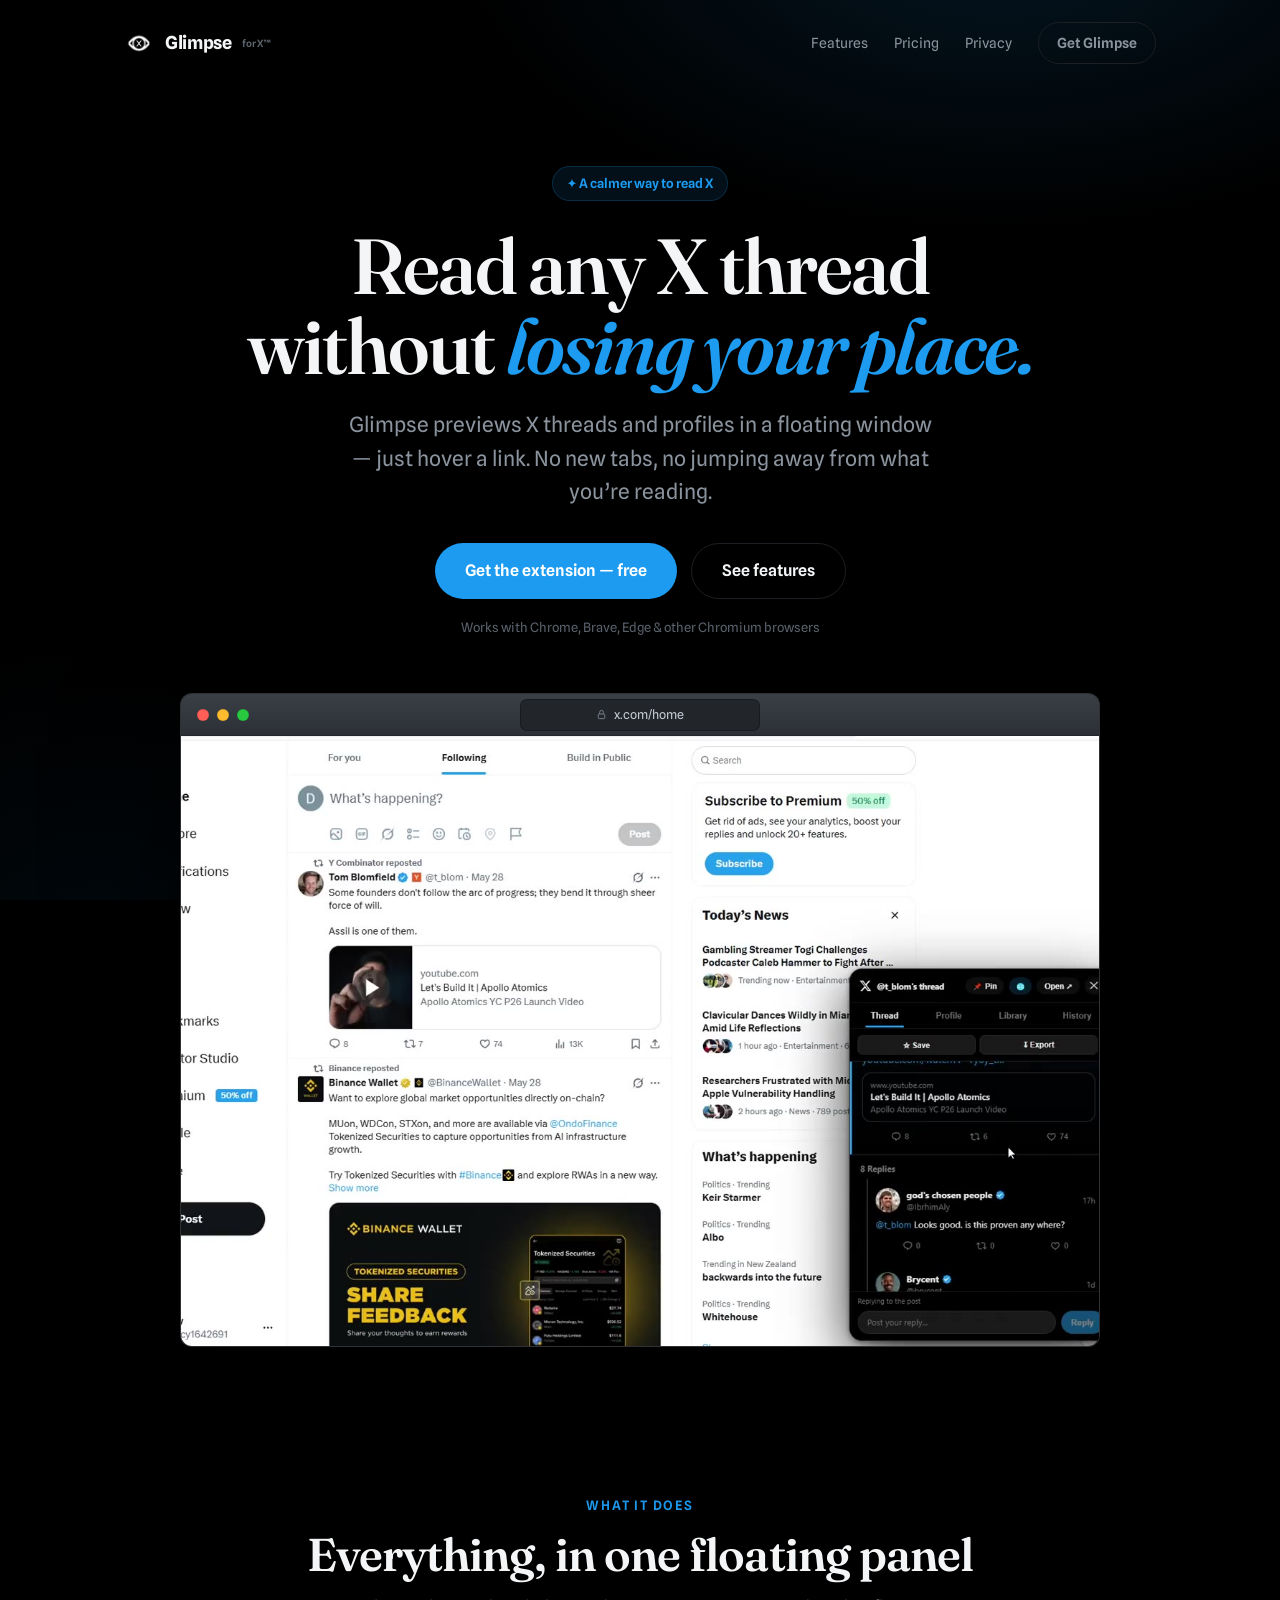
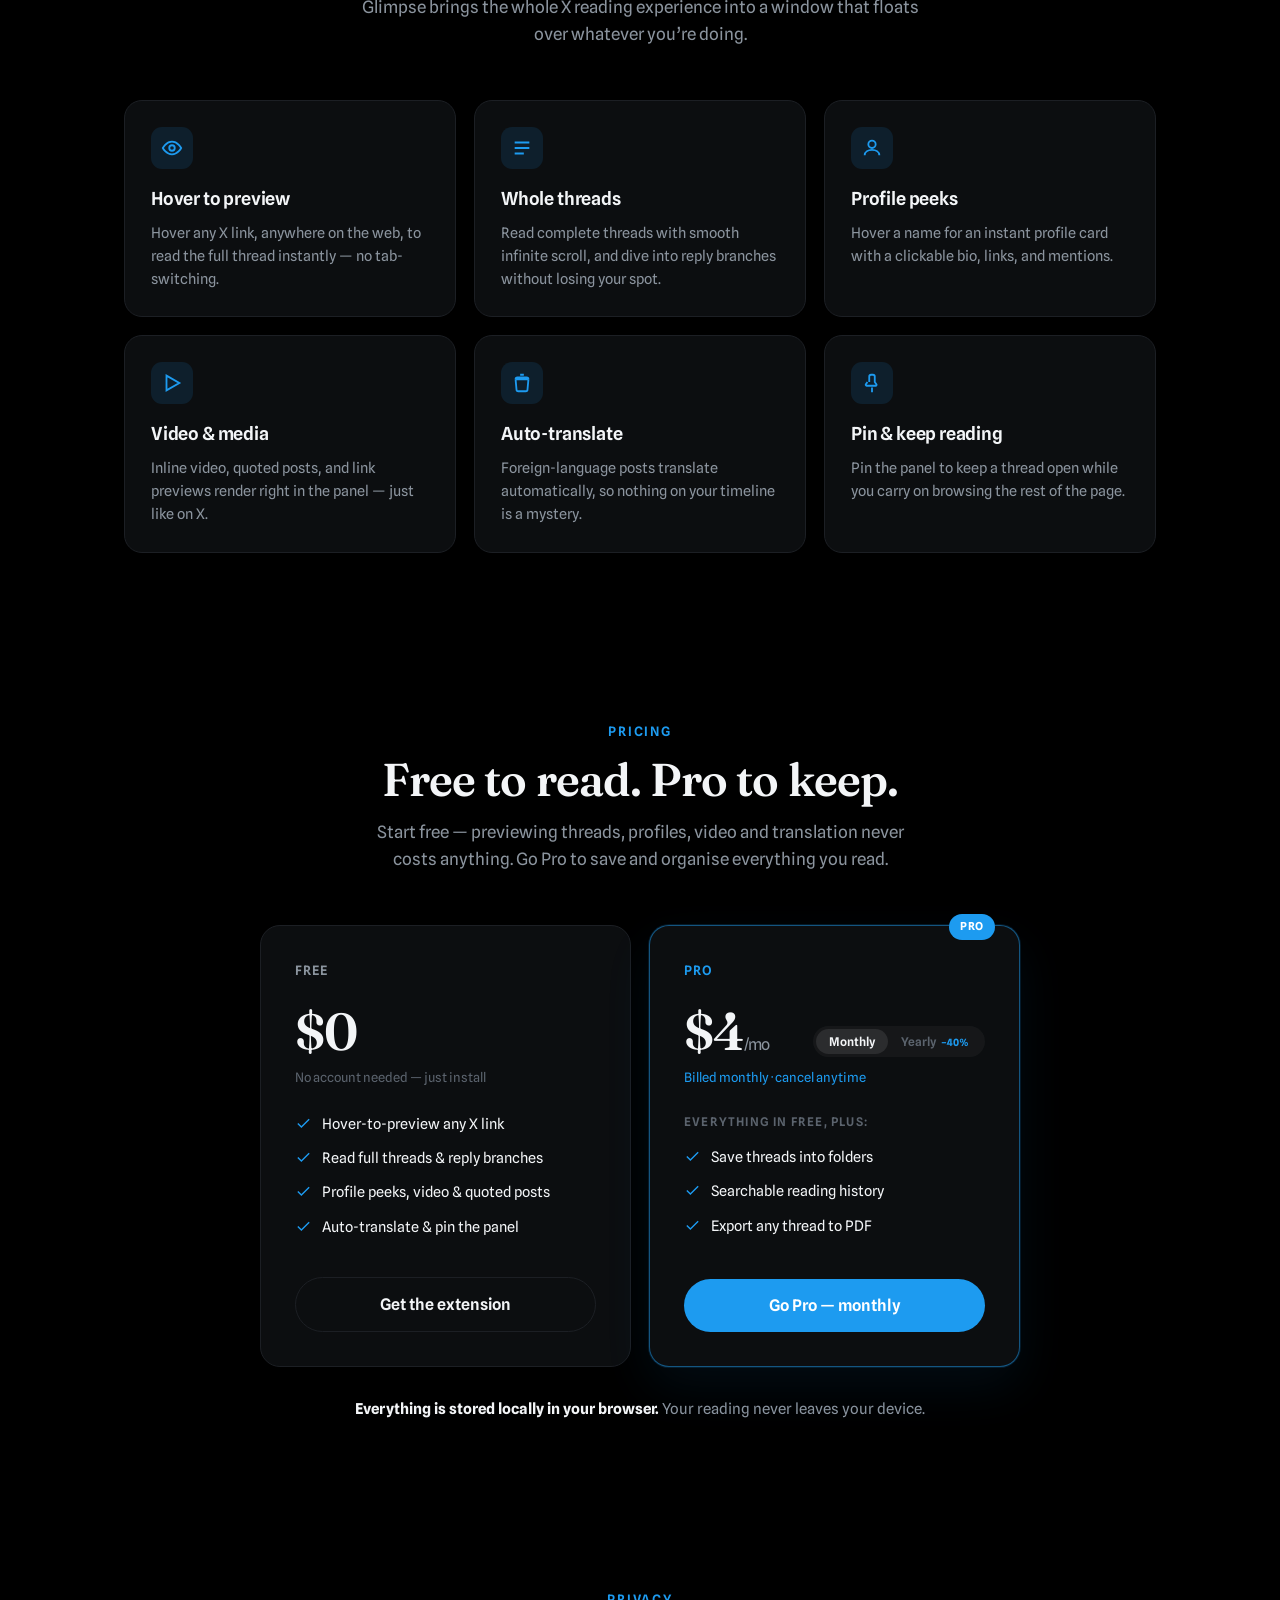
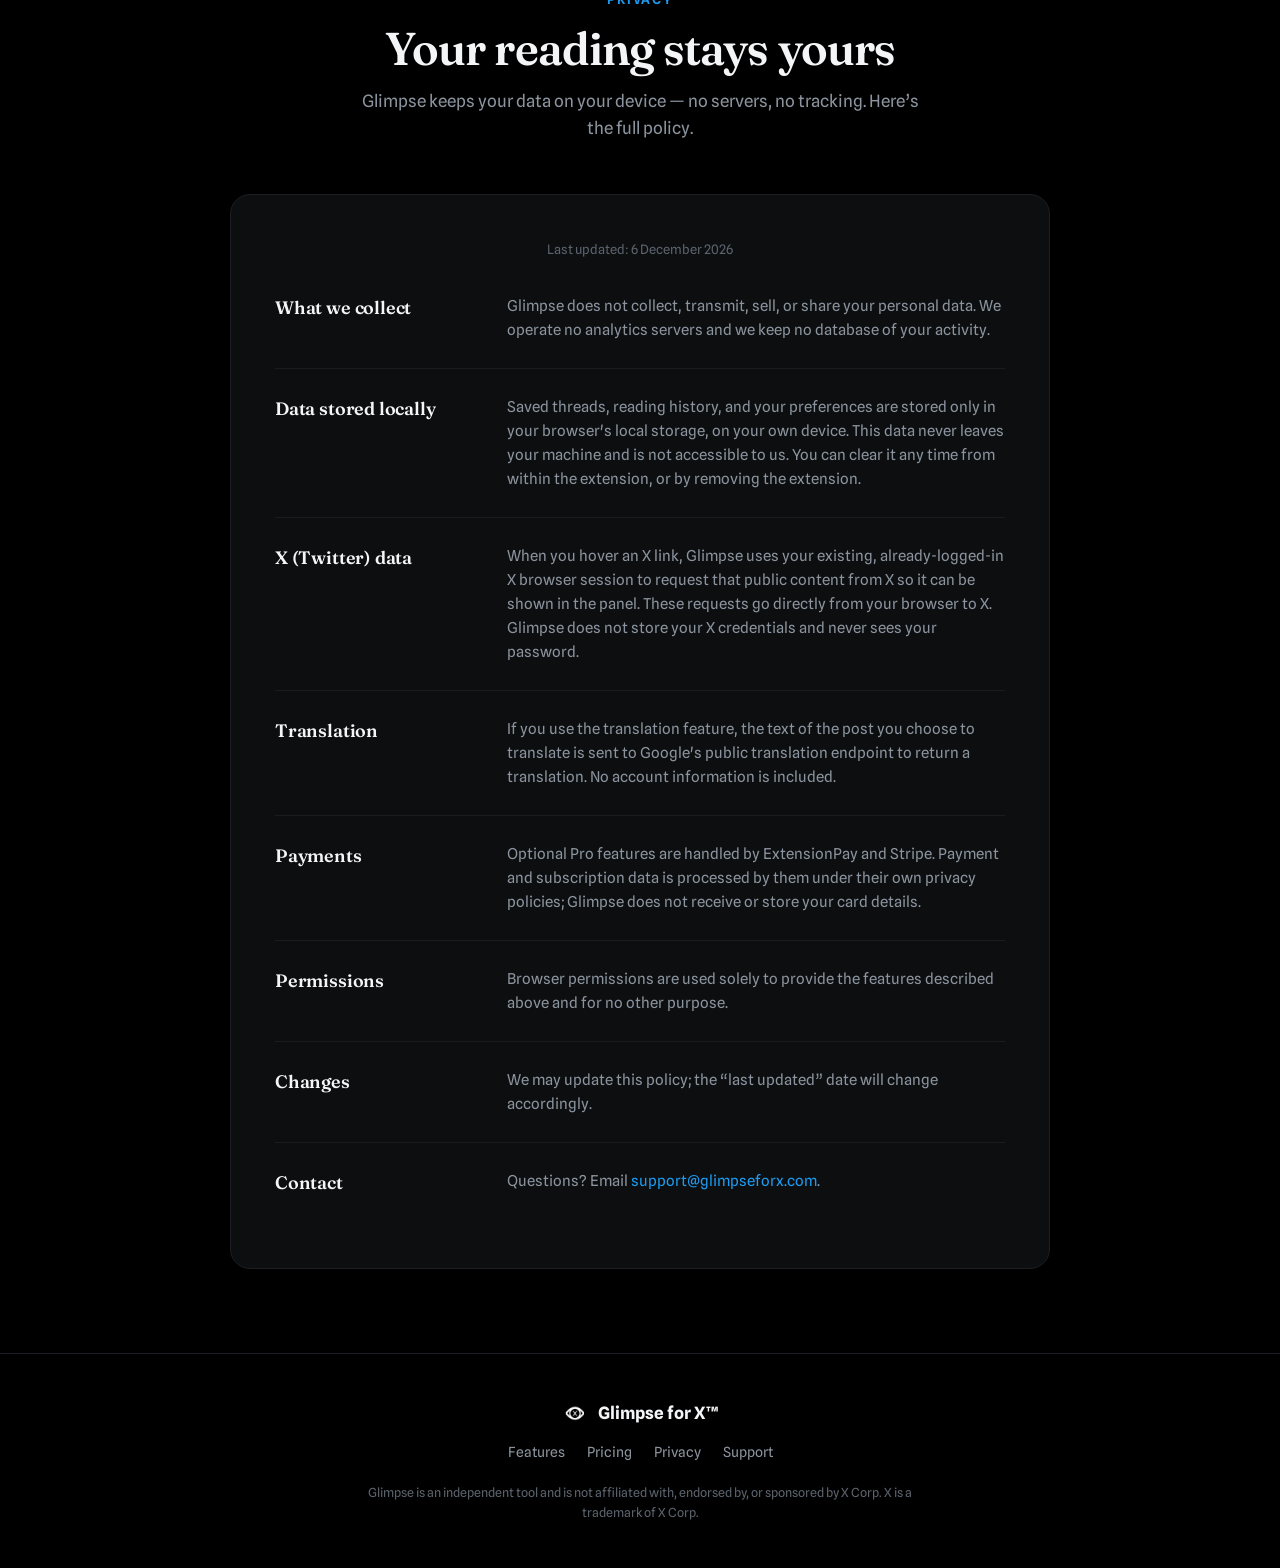
==== index.html @ 3dc50887 "Add files via upload" ====
<!DOCTYPE html>
<html lang="en">
  <head>
    <meta charset="UTF-8" />
    <meta name="viewport" content="width=device-width, initial-scale=1.0" />
    <title>Glimpse for X — Preview threads &amp; profiles in a floating window</title>
    <meta name="description" content="Glimpse previews X (Twitter) threads and profiles in a floating window. Hover any link to read the whole thread without leaving your page." />
    <link rel="icon" type="image/png" href="./icon32.png" />
    <link rel="preconnect" href="https://fonts.googleapis.com" />
    <link rel="preconnect" href="https://fonts.gstatic.com" crossorigin />
    <link href="https://fonts.googleapis.com/css2?family=Fraunces:ital,opsz,wght@0,9..144,500;0,9..144,600;1,9..144,600&family=Spline+Sans:wght@400;500;600&display=swap" rel="stylesheet" />
    <script type="module" crossorigin src="./assets/index-D_EATzCm.js"></script>
    <link rel="stylesheet" crossorigin href="./assets/index-BQZr7mez.css">
  </head>
  <body>
    <div id="root"></div>
  </body>
</html>
---- assets/index-BQZr7mez.css ----
:root{--blue: #1d9bf0;--blue-deep: #0c7abf;--bg: #000;--panel: #0c0e10;--line: #1c1f24;--ink: #f3f5f7;--muted: #8b949e;--dim: #5b636d;--display: "Fraunces", Georgia, serif;--body: "Spline Sans", system-ui, sans-serif}*{box-sizing:border-box;margin:0;padding:0}html{scroll-behavior:smooth}body{background:var(--bg);color:var(--ink);font-family:var(--body);line-height:1.6;-webkit-font-smoothing:antialiased;-moz-osx-font-smoothing:grayscale;overflow-x:hidden}a{color:inherit;text-decoration:none}.wrap{max-width:1080px;margin:0 auto;padding:0 24px}.bg-atmos{position:fixed;top:0;right:0;bottom:0;left:0;z-index:-1;pointer-events:none;background:radial-gradient(900px 500px at 78% -8%,rgba(29,155,240,.14),transparent 60%),radial-gradient(700px 600px at 8% 108%,rgba(29,155,240,.06),transparent 55%)}nav{display:flex;align-items:center;justify-content:space-between;padding:22px 0}.brand{display:flex;align-items:center;gap:11px;font-weight:700;font-size:18px;letter-spacing:-.02em}.brand img{width:30px;height:30px;border-radius:8px}.brand .tm{font-size:10px;color:var(--dim);vertical-align:super;font-weight:600}.nav-links{display:flex;gap:26px;align-items:center}.nav-links a{font-size:14px;color:var(--muted);transition:color .15s}.nav-links a:hover{color:var(--ink)}.nav-cta{font-size:14px;font-weight:600;color:var(--ink);border:1px solid var(--line);padding:9px 18px;border-radius:999px;transition:.16s}.nav-cta:hover{border-color:var(--blue);color:var(--blue)}@media (max-width: 680px){.nav-links .link{display:none}}.hero{padding:80px 0 64px;text-align:center}.eyebrow{display:inline-flex;align-items:center;gap:8px;font-size:13px;font-weight:600;color:var(--blue);background:#1d9bf01a;border:1px solid rgba(29,155,240,.2);padding:6px 14px;border-radius:999px;margin-bottom:26px}h1{font-family:var(--display);font-weight:600;font-size:clamp(40px,7vw,78px);line-height:1.02;letter-spacing:-.025em;margin-bottom:22px}h1 em{font-style:italic;color:var(--blue)}.sub{font-size:clamp(17px,2.4vw,21px);color:var(--muted);max-width:600px;margin:0 auto 34px}.hero-cta{display:flex;gap:14px;justify-content:center;flex-wrap:wrap}.btn{font-family:var(--body);font-size:16px;font-weight:600;padding:14px 30px;border-radius:999px;cursor:pointer;border:none;transition:.16s;display:inline-flex;align-items:center;gap:9px}.btn-primary{background:var(--blue);color:#fff}.btn-primary:hover{background:var(--blue-deep);transform:translateY(-2px);box-shadow:0 12px 30px #1d9bf04d}.btn-ghost{background:transparent;color:var(--ink);border:1px solid var(--line)}.btn-ghost:hover{border-color:var(--muted)}.works-with{font-size:13px;color:var(--dim);margin-top:18px}.stage{margin:56px auto 0;max-width:920px;position:relative}.stage:before{content:"";position:absolute;top:-50px;right:-30px;bottom:-50px;left:-30px;z-index:-1;background:radial-gradient(closest-side,rgba(29,155,240,.2),transparent 70%);filter:blur(24px)}.browser{border-radius:12px;overflow:hidden;border:1px solid rgba(255,255,255,.09);background:#1a1d21;box-shadow:0 2px #ffffff0a inset,0 50px 120px #000000b3,0 0 0 1px #00000080}.browser-bar{display:flex;align-items:center;gap:8px;padding:0 16px;height:42px;position:relative;background:linear-gradient(180deg,#3a3f46,#2c3036);border-bottom:1px solid rgba(0,0,0,.4)}.dot{width:12px;height:12px;border-radius:50%;box-shadow:0 0 0 .5px #0003 inset}.dot.r{background:#ff5f57}.dot.y{background:#febc2e}.dot.g{background:#28c840}.url{position:absolute;left:50%;top:50%;transform:translate(-50%,-50%);display:flex;align-items:center;gap:7px;font-size:12.5px;color:#c4cad2;background:#22262b;border:1px solid rgba(0,0,0,.3);border-radius:7px;padding:5px 16px;min-width:240px;justify-content:center}.url svg{color:#7d8590}.demo{width:100%;display:block;background:#000}section{padding:84px 0}.sec-tag{font-size:13px;font-weight:600;letter-spacing:.14em;text-transform:uppercase;color:var(--blue);text-align:center;margin-bottom:14px}h2{font-family:var(--display);font-weight:600;font-size:clamp(30px,4.5vw,46px);letter-spacing:-.02em;text-align:center;line-height:1.08;margin-bottom:14px}.sec-sub{color:var(--muted);text-align:center;max-width:560px;margin:0 auto 52px;font-size:17px}.grid{display:grid;grid-template-columns:repeat(3,1fr);gap:18px}.card{background:var(--panel);border:1px solid var(--line);border-radius:18px;padding:26px;transition:.2s}.card:hover{border-color:#1d9bf066;transform:translateY(-4px)}.card .ico{width:42px;height:42px;border-radius:11px;display:flex;align-items:center;justify-content:center;background:#1d9bf01f;margin-bottom:16px}.card .ico svg{width:22px;height:22px;stroke:var(--blue)}.card h3{font-size:18px;font-weight:600;margin-bottom:7px;letter-spacing:-.01em}.card p{color:var(--muted);font-size:14.5px}@media (max-width: 780px){.grid{grid-template-columns:1fr}}.price-wrap{display:grid;grid-template-columns:repeat(2,1fr);gap:18px;max-width:760px;margin:0 auto;align-items:stretch}.price{background:var(--panel);border:1px solid var(--line);border-radius:20px;padding:34px;position:relative;display:flex;flex-direction:column}.price.feat{border-color:#1d9bf080;box-shadow:0 0 0 1px #1d9bf026,0 20px 50px #1d9bf014}.price .badge{position:absolute;top:-12px;right:24px;background:var(--blue);color:#fff;font-size:11px;font-weight:700;letter-spacing:.06em;padding:4px 11px;border-radius:999px;text-transform:uppercase}.price .plan{font-size:13px;font-weight:600;color:var(--muted);text-transform:uppercase;letter-spacing:.08em;margin-bottom:12px}.price.feat .plan{color:var(--blue)}.price-top{display:flex;align-items:flex-end;justify-content:space-between;gap:12px;flex-wrap:wrap;min-height:64px}.price .amt{font-family:var(--display);font-size:52px;font-weight:600;letter-spacing:-.02em;line-height:1}.price .amt span{font-family:var(--body);font-size:16px;color:var(--muted);font-weight:400}.price .note{color:var(--dim);font-size:13px;margin:10px 0 24px;min-height:18px}.price.feat .note{color:var(--blue)}.toggle{display:inline-flex;background:#ffffff0a;border-radius:999px;padding:3px}.toggle button{font-family:var(--body);font-size:12px;font-weight:600;padding:5px 13px;border-radius:999px;border:none;cursor:pointer;transition:background .2s,color .2s;background:transparent;color:var(--dim);white-space:nowrap}.toggle button.on{background:#ffffff17;color:var(--ink)}.toggle .save{margin-left:5px;font-size:10px;color:var(--blue);font-weight:700}.plus{font-size:12px;font-weight:600;color:var(--dim);text-transform:uppercase;letter-spacing:.1em;margin-bottom:14px}.price ul{list-style:none;margin:0 0 28px;flex:1}.price li{display:flex;gap:10px;align-items:flex-start;font-size:14.5px;color:var(--ink);margin-bottom:11px}.price li svg{width:17px;height:17px;stroke:var(--blue);flex:none;margin-top:3px}.price .btn{width:100%;justify-content:center}.free-note{text-align:center;color:var(--muted);font-size:15px;margin-top:30px}.free-note b{color:var(--ink)}@media (max-width: 680px){.price-wrap{grid-template-columns:1fr}}.policy{background:var(--panel);border:1px solid var(--line);border-radius:20px;padding:44px;max-width:820px;margin:0 auto}.policy .row{display:grid;grid-template-columns:200px 1fr;gap:32px;padding:26px 0;border-bottom:1px solid rgba(255,255,255,.06)}.policy .row:last-child{border-bottom:none}.policy h3{font-family:var(--display);font-size:18px;font-weight:600;letter-spacing:-.01em}.policy p{color:var(--muted);font-size:15px}.policy a{color:var(--blue)}.policy .updated{color:var(--dim);font-size:13px;text-align:center;margin-bottom:8px}@media (max-width: 640px){.policy{padding:26px}.policy .row{grid-template-columns:1fr;gap:10px}}footer{border-top:1px solid var(--line);padding:46px 0;text-align:center}.foot-brand{display:flex;align-items:center;justify-content:center;gap:10px;font-weight:700;font-size:17px;margin-bottom:14px}.foot-brand img{width:26px;height:26px;border-radius:7px}.foot-links{display:flex;gap:22px;justify-content:center;flex-wrap:wrap;margin-bottom:20px;font-size:14px}.foot-links a{color:var(--muted);transition:.15s}.foot-links a:hover{color:var(--blue)}.disclaimer{color:var(--dim);font-size:12.5px;max-width:560px;margin:0 auto;line-height:1.55}@keyframes rise{0%{opacity:0;transform:translateY(22px)}to{opacity:1;transform:none}}.rise{animation:rise .7s cubic-bezier(.2,.7,.2,1) both}
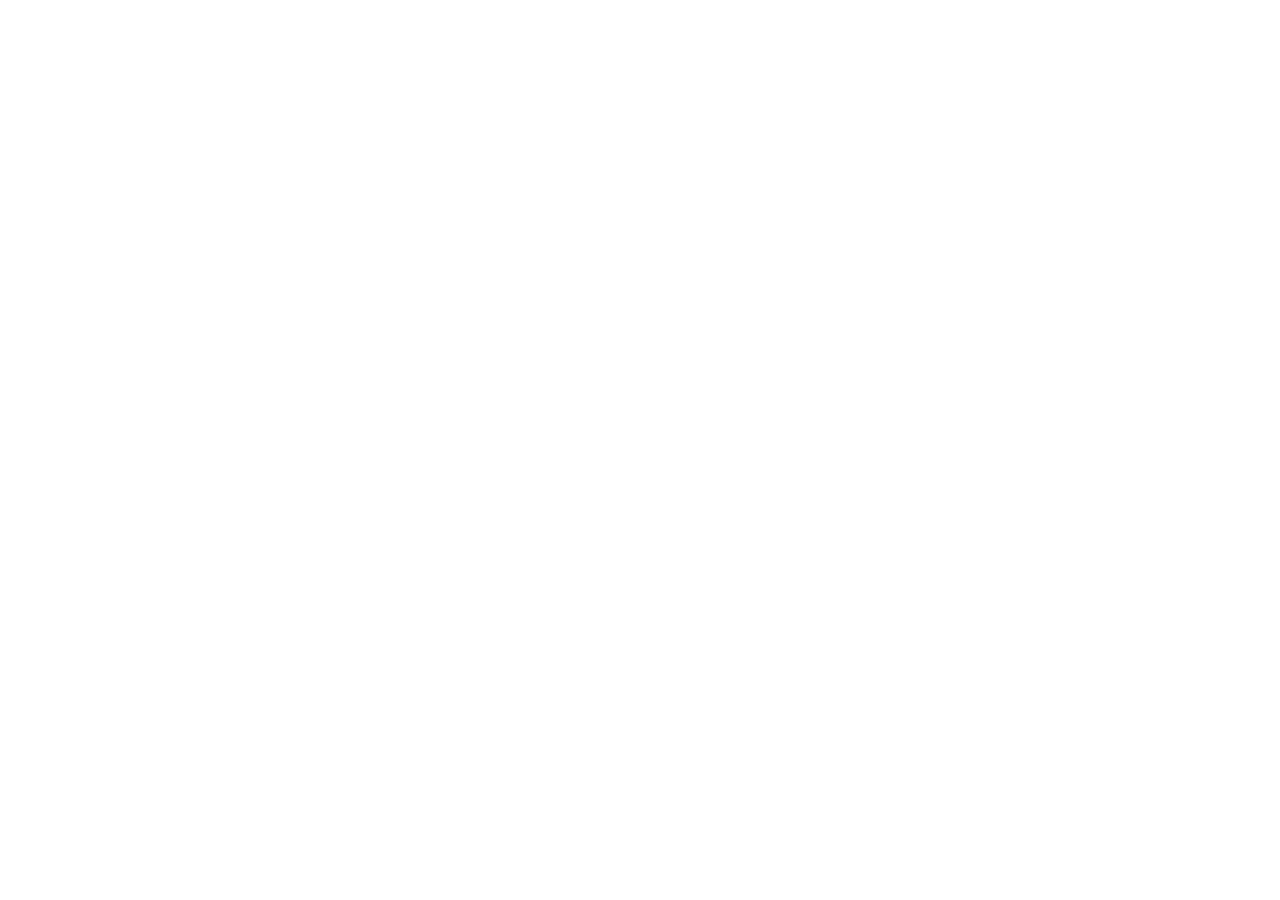
==== commit 22db4085: "Add files via upload" ====
--- a/index.html
+++ b/index.html
@@ -9,8 +9,8 @@
     <link rel="preconnect" href="https://fonts.googleapis.com" />
     <link rel="preconnect" href="https://fonts.gstatic.com" crossorigin />
     <link href="https://fonts.googleapis.com/css2?family=Fraunces:ital,opsz,wght@0,9..144,500;0,9..144,600;1,9..144,600&family=Spline+Sans:wght@400;500;600&display=swap" rel="stylesheet" />
-    <script type="module" crossorigin src="./assets/index-D_EATzCm.js"></script>
-    <link rel="stylesheet" crossorigin href="./assets/index-BQZr7mez.css">
+    <script type="module" crossorigin src="./assets/index-l6ilJNL0.js"></script>
+    <link rel="stylesheet" crossorigin href="./assets/index-U7KrOpPD.css">
   </head>
   <body>
     <div id="root"></div>
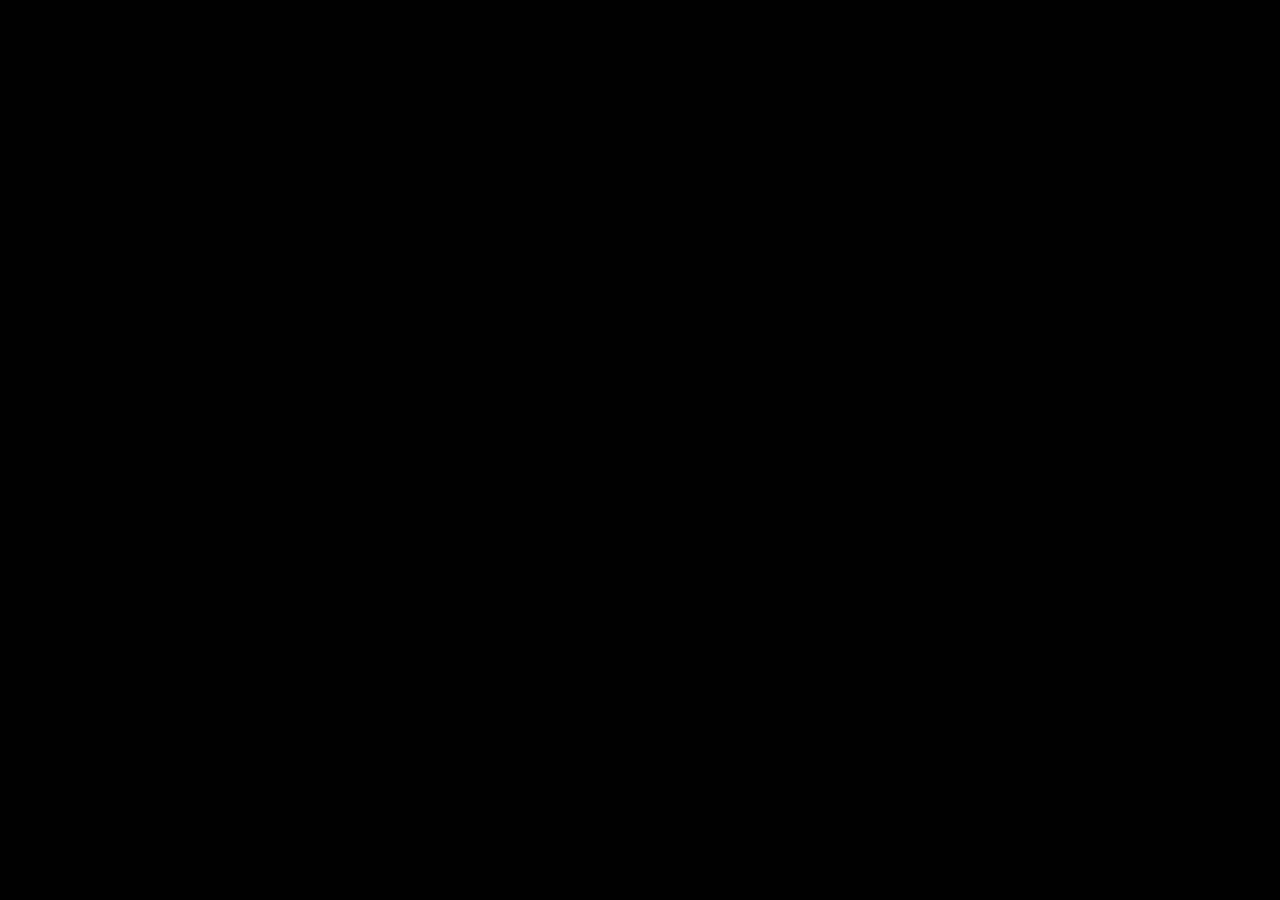
==== commit e446fbec: "Add files via upload" ====
--- a/index.html
+++ b/index.html
@@ -9,7 +9,7 @@
     <link rel="preconnect" href="https://fonts.googleapis.com" />
     <link rel="preconnect" href="https://fonts.gstatic.com" crossorigin />
     <link href="https://fonts.googleapis.com/css2?family=Fraunces:ital,opsz,wght@0,9..144,500;0,9..144,600;1,9..144,600&family=Spline+Sans:wght@400;500;600&display=swap" rel="stylesheet" />
-    <script type="module" crossorigin src="./assets/index-l6ilJNL0.js"></script>
+    <script type="module" crossorigin src="./assets/index-DmLdsPDc.js"></script>
     <link rel="stylesheet" crossorigin href="./assets/index-U7KrOpPD.css">
   </head>
   <body>
--- a/assets/index-U7KrOpPD.css
+++ b/assets/index-U7KrOpPD.css
@@ -0,0 +1 @@
+:root{--blue: #1d9bf0;--blue-deep: #0c7abf;--bg: #000;--panel: #0c0e10;--line: #1c1f24;--ink: #f3f5f7;--muted: #8b949e;--dim: #5b636d;--display: "Fraunces", Georgia, serif;--body: "Spline Sans", system-ui, sans-serif}*{box-sizing:border-box;margin:0;padding:0}html{scroll-behavior:smooth}body{background:var(--bg);color:var(--ink);font-family:var(--body);line-height:1.6;-webkit-font-smoothing:antialiased;-moz-osx-font-smoothing:grayscale;overflow-x:hidden}a{color:inherit;text-decoration:none}.wrap{max-width:1080px;margin:0 auto;padding:0 24px}.bg-atmos{position:fixed;top:0;right:0;bottom:0;left:0;z-index:-1;pointer-events:none;background:radial-gradient(900px 500px at 78% -8%,rgba(29,155,240,.14),transparent 60%),radial-gradient(700px 600px at 8% 108%,rgba(29,155,240,.06),transparent 55%)}nav{display:flex;align-items:center;justify-content:space-between;padding:22px 0}.brand{display:flex;align-items:center;gap:11px;font-weight:700;font-size:18px;letter-spacing:-.02em}.brand img{width:30px;height:30px;border-radius:8px}.brand .tm{font-size:10px;color:var(--dim);vertical-align:super;font-weight:600}.nav-links{display:flex;gap:26px;align-items:center}.nav-links a{font-size:14px;color:var(--muted);transition:color .15s}.nav-links a:hover{color:var(--ink)}.nav-cta{font-size:14px;font-weight:600;color:var(--ink);border:1px solid var(--line);padding:9px 18px;border-radius:999px;transition:.16s}.nav-cta:hover{border-color:var(--blue);color:var(--blue)}@media (max-width: 680px){.nav-links .link{display:none}}.hero{padding:80px 0 64px;text-align:center}.eyebrow{display:inline-flex;align-items:center;gap:8px;font-size:13px;font-weight:600;color:var(--blue);background:#1d9bf01a;border:1px solid rgba(29,155,240,.2);padding:6px 14px;border-radius:999px;margin-bottom:26px}h1{font-family:var(--display);font-weight:600;font-size:clamp(40px,7vw,78px);line-height:1.02;letter-spacing:-.025em;margin-bottom:22px}h1 em{font-style:italic;color:var(--blue)}.sub{font-size:clamp(17px,2.4vw,21px);color:var(--muted);max-width:600px;margin:0 auto 34px}.hero-cta{display:flex;gap:14px;justify-content:center;flex-wrap:wrap}.btn{font-family:var(--body);font-size:16px;font-weight:600;padding:14px 30px;border-radius:999px;cursor:pointer;border:none;transition:.16s;display:inline-flex;align-items:center;gap:9px}.btn-primary{background:var(--blue);color:#fff}.btn-primary:hover{background:var(--blue-deep);transform:translateY(-2px);box-shadow:0 12px 30px #1d9bf04d}.btn-ghost{background:transparent;color:var(--ink);border:1px solid var(--line)}.btn-ghost:hover{border-color:var(--muted)}.works-with{font-size:13px;color:var(--dim);margin-top:18px}.stage{margin:56px auto 0;max-width:920px;position:relative}.stage:before{content:"";position:absolute;top:-50px;right:-30px;bottom:-50px;left:-30px;z-index:-1;background:radial-gradient(closest-side,rgba(29,155,240,.2),transparent 70%);filter:blur(24px)}.browser{border-radius:12px;overflow:hidden;border:1px solid rgba(255,255,255,.09);background:#1a1d21;box-shadow:0 2px #ffffff0a inset,0 50px 120px #000000b3,0 0 0 1px #00000080}.browser-bar{display:flex;align-items:center;gap:8px;padding:0 16px;height:42px;position:relative;background:linear-gradient(180deg,#3a3f46,#2c3036);border-bottom:1px solid rgba(0,0,0,.4)}.dot{width:12px;height:12px;border-radius:50%;box-shadow:0 0 0 .5px #0003 inset}.dot.r{background:#ff5f57}.dot.y{background:#febc2e}.dot.g{background:#28c840}.url{position:absolute;left:50%;top:50%;transform:translate(-50%,-50%);display:flex;align-items:center;gap:7px;font-size:12.5px;color:#c4cad2;background:#22262b;border:1px solid rgba(0,0,0,.3);border-radius:7px;padding:5px 16px;min-width:240px;justify-content:center}.url svg{color:#7d8590}.demo{width:100%;display:block;background:#000}section{padding:84px 0}.sec-tag{font-size:13px;font-weight:600;letter-spacing:.14em;text-transform:uppercase;color:var(--blue);text-align:center;margin-bottom:14px}h2{font-family:var(--display);font-weight:600;font-size:clamp(30px,4.5vw,46px);letter-spacing:-.02em;text-align:center;line-height:1.08;margin-bottom:14px}.sec-sub{color:var(--muted);text-align:center;max-width:560px;margin:0 auto 52px;font-size:17px}.grid{display:grid;grid-template-columns:repeat(3,1fr);gap:18px}.card{background:var(--panel);border:1px solid var(--line);border-radius:18px;padding:26px;transition:.2s}.card:hover{border-color:#1d9bf066;transform:translateY(-4px)}.card .ico{width:42px;height:42px;border-radius:11px;display:flex;align-items:center;justify-content:center;background:#1d9bf01f;margin-bottom:16px}.card .ico svg{width:22px;height:22px;stroke:var(--blue)}.card h3{font-size:18px;font-weight:600;margin-bottom:7px;letter-spacing:-.01em}.card p{color:var(--muted);font-size:14.5px}@media (max-width: 780px){.grid{grid-template-columns:1fr}}.price-wrap{display:grid;grid-template-columns:repeat(2,1fr);gap:18px;max-width:760px;margin:0 auto;align-items:stretch}.price{background:var(--panel);border:1px solid var(--line);border-radius:20px;padding:34px;position:relative;display:flex;flex-direction:column}.price.feat{border-color:#1d9bf080;box-shadow:0 0 0 1px #1d9bf026,0 20px 50px #1d9bf014}.price .badge{position:absolute;top:-12px;right:24px;background:var(--blue);color:#fff;font-size:11px;font-weight:700;letter-spacing:.06em;padding:4px 11px;border-radius:999px;text-transform:uppercase}.price .plan{font-size:13px;font-weight:600;color:var(--muted);text-transform:uppercase;letter-spacing:.08em;margin-bottom:12px}.price.feat .plan{color:var(--blue)}.price-top{display:flex;align-items:flex-end;justify-content:space-between;gap:12px;flex-wrap:wrap;min-height:64px}.price .amt{font-family:var(--display);font-size:52px;font-weight:600;letter-spacing:-.02em;line-height:1}.price .amt span{font-family:var(--body);font-size:16px;color:var(--muted);font-weight:400}.price .note{color:var(--dim);font-size:13px;margin:10px 0 24px;min-height:18px}.price.feat .note{color:var(--blue)}.toggle{display:inline-flex;background:#ffffff0a;border-radius:999px;padding:3px}.toggle button{font-family:var(--body);font-size:12px;font-weight:600;padding:5px 13px;border-radius:999px;border:none;cursor:pointer;transition:background .2s,color .2s;background:transparent;color:var(--dim);white-space:nowrap}.toggle button.on{background:#ffffff17;color:var(--ink)}.toggle .save{margin-left:5px;font-size:10px;color:var(--blue);font-weight:700}.plus{font-size:12px;font-weight:600;color:var(--dim);text-transform:uppercase;letter-spacing:.1em;margin-bottom:14px}.price ul{list-style:none;margin:0 0 28px;flex:1}.price li{display:flex;gap:10px;align-items:flex-start;font-size:14.5px;color:var(--ink);margin-bottom:11px}.price li svg{width:17px;height:17px;stroke:var(--blue);flex:none;margin-top:3px}.price .btn{width:100%;justify-content:center}.free-note{text-align:center;color:var(--muted);font-size:15px;margin-top:30px}.free-note b{color:var(--ink)}@media (max-width: 680px){.price-wrap{grid-template-columns:1fr}}.policy{background:var(--panel);border:1px solid var(--line);border-radius:20px;padding:44px;max-width:820px;margin:0 auto}.policy .row{display:grid;grid-template-columns:200px 1fr;gap:32px;padding:26px 0;border-bottom:1px solid rgba(255,255,255,.06)}.policy .row:last-child{border-bottom:none}.policy h3{font-family:var(--display);font-size:18px;font-weight:600;letter-spacing:-.01em}.policy p{color:var(--muted);font-size:15px}.policy a{color:var(--blue)}.policy .updated{color:var(--dim);font-size:13px;text-align:center;margin-bottom:8px}@media (max-width: 640px){.policy{padding:26px}.policy .row{grid-template-columns:1fr;gap:10px}}.privacy-teaser{background:var(--panel);border:1px solid var(--line);border-radius:20px;padding:48px;max-width:760px;margin:0 auto;background:radial-gradient(600px 300px at 90% 10%,rgba(29,155,240,.08),transparent 60%),var(--panel)}@media (max-width: 640px){.privacy-teaser{padding:32px}}footer{border-top:1px solid var(--line);padding:46px 0;text-align:center}.foot-brand{display:flex;align-items:center;justify-content:center;gap:10px;font-weight:700;font-size:17px;margin-bottom:14px}.foot-brand img{width:26px;height:26px;border-radius:7px}.foot-links{display:flex;gap:22px;justify-content:center;flex-wrap:wrap;margin-bottom:20px;font-size:14px}.foot-links a{color:var(--muted);transition:.15s}.foot-links a:hover{color:var(--blue)}.disclaimer{color:var(--dim);font-size:12.5px;max-width:560px;margin:0 auto;line-height:1.55}@keyframes rise{0%{opacity:0;transform:translateY(22px)}to{opacity:1;transform:none}}.rise{animation:rise .7s cubic-bezier(.2,.7,.2,1) both}
